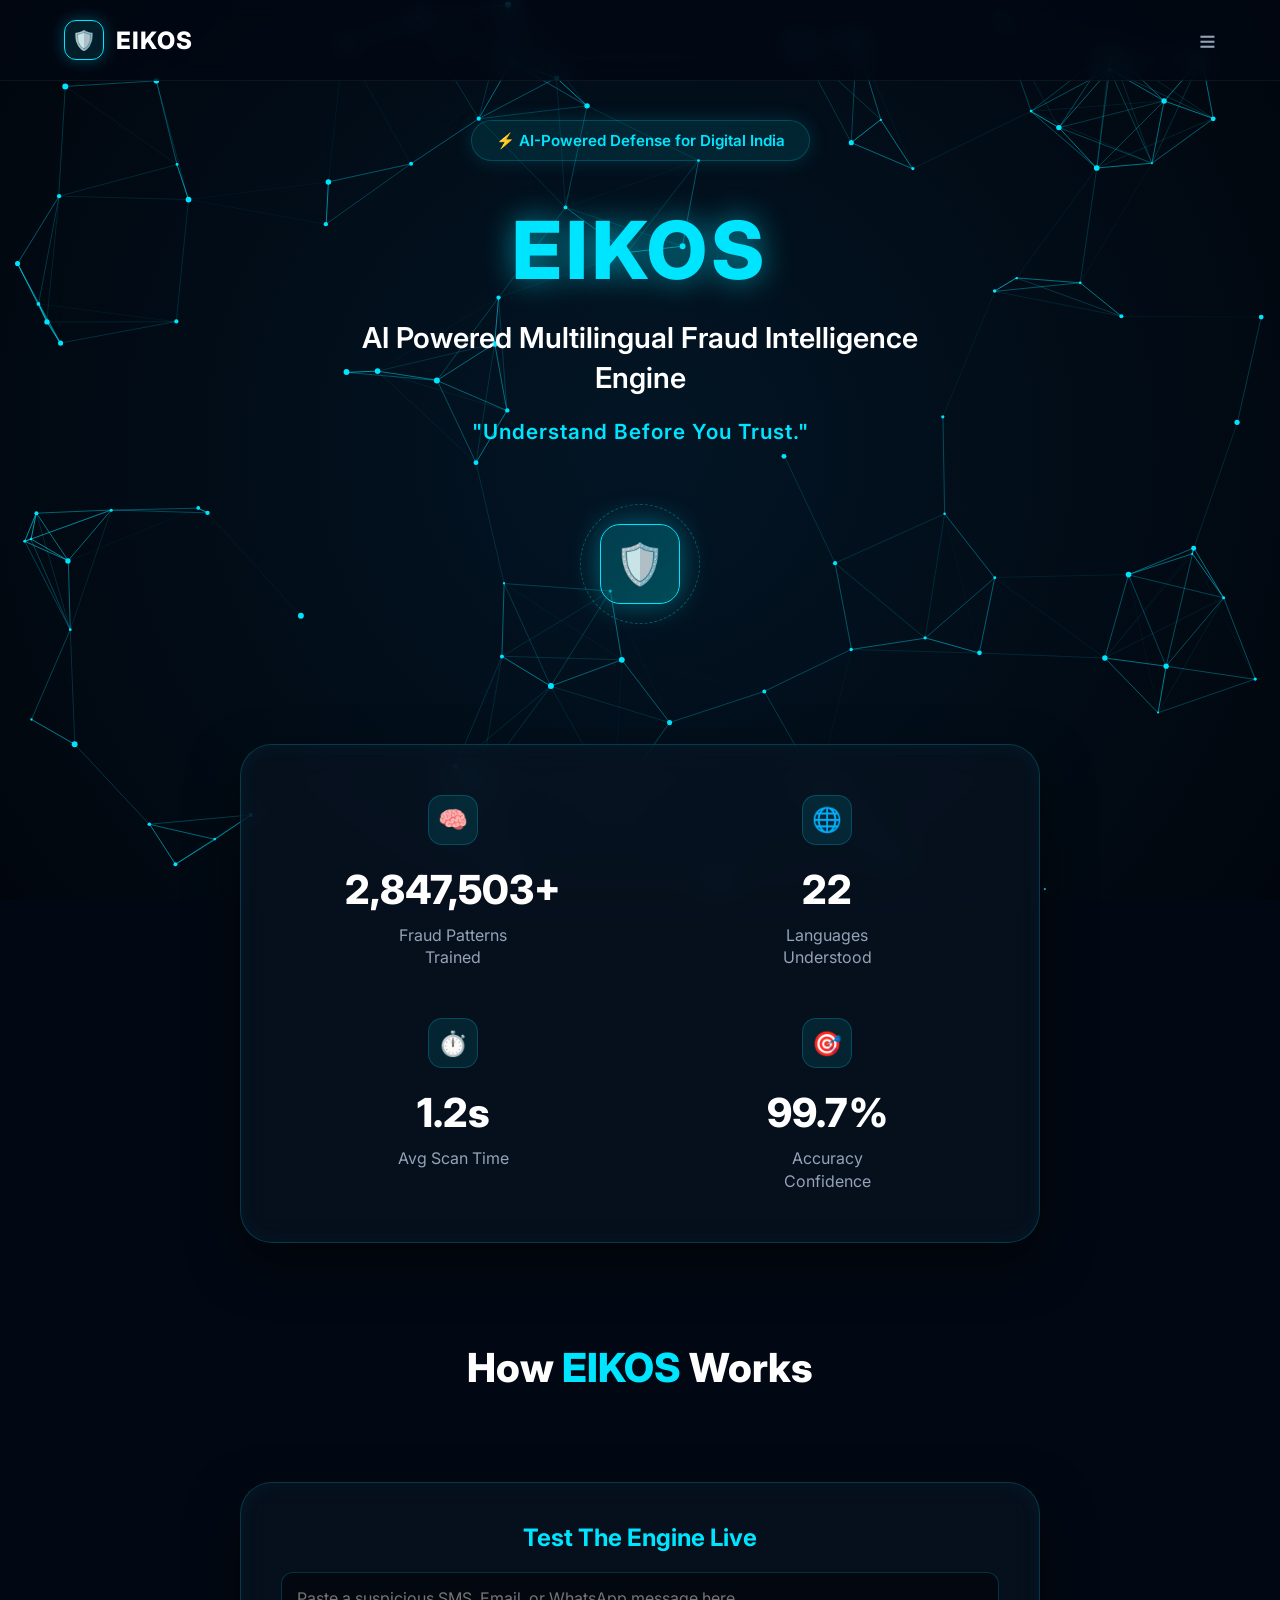
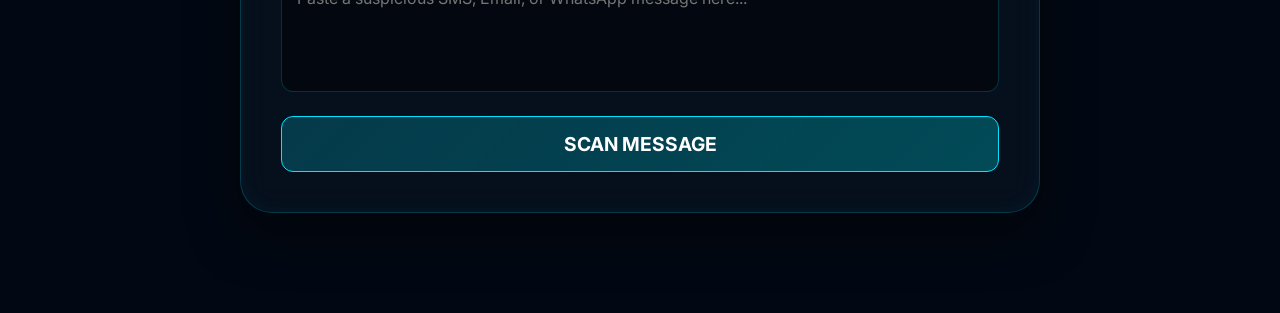
==== index.html @ 7f9fa0c3 "fix: resolve compilation error in MainActivity after UI overhaul" ====
<!DOCTYPE html>
<html lang="en">
<head>
    <meta charset="UTF-8">
    <meta name="viewport" content="width=device-width, initial-scale=1.0">
    <title>EIKOS | AI Fraud Intelligence</title>
    <link href="https://fonts.googleapis.com/css2?family=Inter:wght@400;600;800&display=swap" rel="stylesheet">
    <style>
        :root {
            --bg-dark: #020813;
            --cyan-glow: #00e5ff;
            --cyan-dark: #005a66;
            --text-main: #ffffff;
            --text-muted: #94a3b8;
            --glass-bg: rgba(10, 20, 35, 0.6);
            --glass-border: rgba(0, 229, 255, 0.2);
        }

        * {
            margin: 0;
            padding: 0;
            box-sizing: border-box;
            font-family: 'Inter', sans-serif;
        }

        body {
            background-color: var(--bg-dark);
            color: var(--text-main);
            overflow-x: hidden;
        }

        /* Canvas Background */
        #plexus-canvas {
            position: fixed;
            top: 0;
            left: 0;
            width: 100vw;
            height: 100vh;
            z-index: -1;
            background: radial-gradient(circle at 50% 50%, #031525 0%, #01060d 100%);
        }

        /* Navigation */
        nav {
            display: flex;
            justify-content: space-between;
            align-items: center;
            padding: 20px 5%;
            position: fixed;
            width: 100%;
            top: 0;
            z-index: 100;
            background: rgba(2, 8, 19, 0.7);
            backdrop-filter: blur(10px);
            border-bottom: 1px solid rgba(255,255,255,0.05);
        }

        .logo-container {
            display: flex;
            align-items: center;
            gap: 12px;
        }

        .logo-icon {
            width: 40px;
            height: 40px;
            background: rgba(0, 229, 255, 0.1);
            border: 1px solid var(--cyan-glow);
            border-radius: 12px;
            display: flex;
            justify-content: center;
            align-items: center;
            color: var(--cyan-glow);
            font-size: 1.2rem;
            box-shadow: 0 0 15px rgba(0, 229, 255, 0.3);
        }

        .logo-text {
            font-weight: 800;
            font-size: 1.5rem;
            letter-spacing: 1px;
            color: var(--text-main);
        }

        .hamburger {
            font-size: 1.8rem;
            color: var(--text-muted);
            cursor: pointer;
        }

        /* Hero Section */
        header {
            padding: 120px 5% 60px;
            text-align: center;
            display: flex;
            flex-direction: column;
            align-items: center;
            position: relative;
        }

        .pill-badge {
            background: rgba(0, 229, 255, 0.1);
            border: 1px solid var(--glass-border);
            color: var(--cyan-glow);
            padding: 10px 24px;
            border-radius: 30px;
            font-size: 0.95rem;
            font-weight: 600;
            display: inline-flex;
            align-items: center;
            gap: 8px;
            margin-bottom: 40px;
            box-shadow: 0 0 20px rgba(0, 229, 255, 0.15);
        }

        h1.hero-title {
            font-size: 5rem;
            font-weight: 800;
            color: var(--cyan-glow);
            letter-spacing: 4px;
            margin-bottom: 20px;
            text-shadow: 0 0 30px rgba(0, 229, 255, 0.6);
            text-transform: uppercase;
        }

        h2.hero-subtitle {
            font-size: 1.8rem;
            font-weight: 600;
            color: var(--text-main);
            margin-bottom: 20px;
            max-width: 600px;
            line-height: 1.4;
        }

        p.hero-tagline {
            font-size: 1.3rem;
            font-weight: 600;
            color: var(--cyan-glow);
            margin-bottom: 60px;
            letter-spacing: 1px;
        }

        .shield-button-container {
            position: relative;
            width: 120px;
            height: 120px;
            display: flex;
            justify-content: center;
            align-items: center;
            margin-bottom: 60px;
        }

        .shield-ring {
            position: absolute;
            width: 100%;
            height: 100%;
            border: 1px dashed rgba(0, 229, 255, 0.3);
            border-radius: 50%;
            animation: spin 10s linear infinite;
        }

        .shield-button {
            width: 80px;
            height: 80px;
            background: linear-gradient(135deg, rgba(0, 229, 255, 0.2), rgba(0, 90, 102, 0.8));
            border: 1px solid var(--cyan-glow);
            border-radius: 20px;
            display: flex;
            justify-content: center;
            align-items: center;
            color: var(--cyan-glow);
            font-size: 2.5rem;
            box-shadow: 0 0 30px rgba(0, 229, 255, 0.4);
            cursor: pointer;
            transition: transform 0.3s ease;
        }

        .shield-button:hover {
            transform: scale(1.05);
            box-shadow: 0 0 40px rgba(0, 229, 255, 0.6);
        }

        @keyframes spin { 100% { transform: rotate(360deg); } }

        /* Stats Glass Panel */
        .stats-container {
            max-width: 800px;
            margin: 0 auto 100px;
            background: var(--glass-bg);
            backdrop-filter: blur(16px);
            -webkit-backdrop-filter: blur(16px);
            border: 1px solid var(--glass-border);
            border-radius: 32px;
            padding: 50px;
            box-shadow: 0 20px 50px rgba(0, 0, 0, 0.5), inset 0 0 20px rgba(0, 229, 255, 0.05);
        }

        .stats-grid {
            display: grid;
            grid-template-columns: 1fr 1fr;
            gap: 50px;
            text-align: center;
        }

        .stat-item {
            display: flex;
            flex-direction: column;
            align-items: center;
        }

        .stat-icon {
            width: 50px;
            height: 50px;
            background: rgba(0, 229, 255, 0.1);
            border: 1px solid var(--glass-border);
            border-radius: 14px;
            display: flex;
            justify-content: center;
            align-items: center;
            color: var(--cyan-glow);
            font-size: 1.5rem;
            margin-bottom: 20px;
        }

        .stat-value {
            font-size: 2.5rem;
            font-weight: 800;
            color: var(--text-main);
            margin-bottom: 10px;
        }

        .stat-title {
            font-size: 1rem;
            color: var(--text-muted);
            line-height: 1.4;
        }

        /* How it works section start */
        .section-title {
            font-size: 2.5rem;
            font-weight: 800;
            text-align: center;
            margin-bottom: 40px;
        }
        .section-title span { color: var(--cyan-glow); }

        @media (max-width: 768px) {
            h1.hero-title { font-size: 3rem; }
            h2.hero-subtitle { font-size: 1.4rem; }
            .stats-grid { grid-template-columns: 1fr; gap: 40px; }
        }
    </style>
</head>
<body>
    <!-- Plexus Network Background -->
    <canvas id="plexus-canvas"></canvas>

    <nav>
        <div class="logo-container">
            <div class="logo-icon">🛡️</div>
            <div class="logo-text">EIKOS</div>
        </div>
        <div class="hamburger">≡</div>
    </nav>

    <header>
        <div class="pill-badge">⚡ AI-Powered Defense for Digital India</div>
        <h1 class="hero-title">EIKOS</h1>
        <h2 class="hero-subtitle">AI Powered Multilingual Fraud Intelligence Engine</h2>
        <p class="hero-tagline">"Understand Before You Trust."</p>

        <div class="shield-button-container">
            <div class="shield-ring"></div>
            <div class="shield-button">🛡️</div>
        </div>
    </header>

    <section class="stats-container">
        <div class="stats-grid">
            <div class="stat-item">
                <div class="stat-icon">🧠</div>
                <div class="stat-value">2,847,503+</div>
                <div class="stat-title">Fraud Patterns<br>Trained</div>
            </div>
            <div class="stat-item">
                <div class="stat-icon">🌐</div>
                <div class="stat-value">22</div>
                <div class="stat-title">Languages<br>Understood</div>
            </div>
            <div class="stat-item">
                <div class="stat-icon">⏱️</div>
                <div class="stat-value">1.2s</div>
                <div class="stat-title">Avg Scan Time</div>
            </div>
            <div class="stat-item">
                <div class="stat-icon">🎯</div>
                <div class="stat-value">99.7%</div>
                <div class="stat-title">Accuracy<br>Confidence</div>
            </div>
        </div>
    </section>

    <section style="text-align: center; padding-bottom: 50px;">
        <h2 class="section-title">How <span>EIKOS</span> Works</h2>
    </section>

    <!-- Scanner Section (Restored from previous functionality) -->
    <section class="stats-container" style="margin-top: 0; padding: 40px;">
        <h3 style="color: var(--cyan-glow); font-size: 1.5rem; margin-bottom: 20px; text-align: center;">Test The Engine Live</h3>
        <textarea id="scanInput" placeholder="Paste a suspicious SMS, Email, or WhatsApp message here..." 
            style="width: 100%; height: 120px; background: rgba(0,0,0,0.4); border: 1px solid var(--glass-border); color: white; padding: 15px; border-radius: 12px; font-size: 1rem; margin-bottom: 20px; resize: none;"></textarea>
        
        <button onclick="scanText()" style="width: 100%; background: linear-gradient(135deg, rgba(0, 229, 255, 0.2), rgba(0, 90, 102, 0.8)); border: 1px solid var(--cyan-glow); color: var(--text-main); font-size: 1.2rem; font-weight: bold; padding: 15px; border-radius: 12px; cursor: pointer; transition: 0.3s;">
            SCAN MESSAGE
        </button>

        <div id="scanResult" style="display: none; margin-top: 30px; padding: 20px; border-radius: 12px; background: rgba(255,42,95,0.1); border: 1px solid var(--neon-crimson); text-align: left;">
            <div id="resTitle" style="font-size: 1.4rem; font-weight: bold; color: var(--neon-crimson); margin-bottom: 10px;"></div>
            <div id="resReasons" style="color: var(--text-main); font-family: monospace; font-size: 0.9rem; line-height: 1.6;"></div>
        </div>
    </section>

    <script>
        // Scanner Logic
        function scanText() {
            const text = document.getElementById("scanInput").value;
            const resDiv = document.getElementById("scanResult");
            const resTitle = document.getElementById("resTitle");
            const resReasons = document.getElementById("resReasons");

            if (!text.trim()) {
                alert("Please enter some text to scan.");
                return;
            }

            resDiv.style.display = "block";
            resTitle.style.color = "var(--text-muted)";
            resTitle.innerText = "Analyzing neural patterns...";
            resReasons.innerHTML = "";

            let lang = "EN";
            if (/[\u0C80-\u0CFF]/.test(text)) lang = "KN";
            else if (/[\u0900-\u097F]/.test(text)) lang = "HI";

            setTimeout(() => {
                let verdict = "✅ SAFE - NO THREATS DETECTED";
                let verdictColor = "var(--neon-blue)";
                let bgStyle = "rgba(0, 229, 255, 0.1)";
                let borderStyle = "1px solid var(--cyan-glow)";
                
                let reasonsHtml = "> Analysis Complete<br>> No heuristic matches found.";

                // Simplified trigger detection for demo
                const isThreat = text.toLowerCase().includes("kyc") || text.toLowerCase().includes("bank") || 
                               text.toLowerCase().includes("block") || text.includes("ಗ್ರಾಹಕರೆ") || text.includes("ಖಾತೆ");

                if (isThreat) {
                    let translatedVerdict = "⚠️ SUSPICIOUS - PROCEED WITH CAUTION";
                    if (lang === "KN") translatedVerdict = "⚠️ ಅನುಮಾನಾಸ್ಪದ - ಎಚ್ಚರಿಕೆಯಿಂದ ಮುಂದುವರಿಯಿರಿ";
                    if (lang === "HI") translatedVerdict = "⚠️ संदिग्ध - सावधानी से आगे बढ़ें";
                    
                    verdict = translatedVerdict;
                    verdictColor = "var(--neon-crimson)";
                    bgStyle = "rgba(255, 42, 95, 0.1)";
                    borderStyle = "1px solid var(--neon-crimson)";
                    
                    reasonsHtml = "Confidence: 85%<br><br>> Subject Detected: KYC / BANKING<br>> Intent Match: INTIMIDATION / THREAT";
                }

                resDiv.style.background = bgStyle;
                resDiv.style.border = borderStyle;
                resTitle.style.color = verdictColor;
                resTitle.innerText = verdict;
                resReasons.innerHTML = reasonsHtml;
            }, 800);
        }

        // Cyan Plexus Network Background
        const canvas = document.getElementById('plexus-canvas');
        const ctx = canvas.getContext('2d');
        let width, height;
        let particles = [];

        function resize() {
            width = canvas.width = window.innerWidth;
            height = canvas.height = window.innerHeight;
        }
        window.addEventListener('resize', resize);
        resize();

        class Particle {
            constructor() {
                this.x = Math.random() * width;
                this.y = Math.random() * height;
                this.vx = (Math.random() - 0.5) * 0.8;
                this.vy = (Math.random() - 0.5) * 0.8;
                this.size = Math.random() * 2 + 1;
            }
            update() {
                this.x += this.vx;
                this.y += this.vy;
                if (this.x < 0 || this.x > width) this.vx *= -1;
                if (this.y < 0 || this.y > height) this.vy *= -1;
            }
            draw() {
                ctx.beginPath();
                ctx.arc(this.x, this.y, this.size, 0, Math.PI * 2);
                ctx.fillStyle = '#00e5ff';
                ctx.fill();
            }
        }

        // Create particles
        const particleCount = Math.min(100, window.innerWidth / 10);
        for (let i = 0; i < particleCount; i++) {
            particles.push(new Particle());
        }

        function animate() {
            ctx.clearRect(0, 0, width, height);
            
            for (let i = 0; i < particles.length; i++) {
                particles[i].update();
                particles[i].draw();
                
                // Draw connecting lines (plexus effect)
                for (let j = i; j < particles.length; j++) {
                    let dx = particles[i].x - particles[j].x;
                    let dy = particles[i].y - particles[j].y;
                    let dist = Math.sqrt(dx * dx + dy * dy);
                    
                    if (dist < 150) {
                        ctx.beginPath();
                        ctx.strokeStyle = '#00e5ff';
                        ctx.globalAlpha = 1 - (dist / 150);
                        ctx.lineWidth = 0.8;
                        ctx.moveTo(particles[i].x, particles[i].y);
                        ctx.lineTo(particles[j].x, particles[j].y);
                        ctx.stroke();
                        ctx.globalAlpha = 1;
                    }
                }
            }
            requestAnimationFrame(animate);
        }
        animate();
    </script>
</body>
</html>
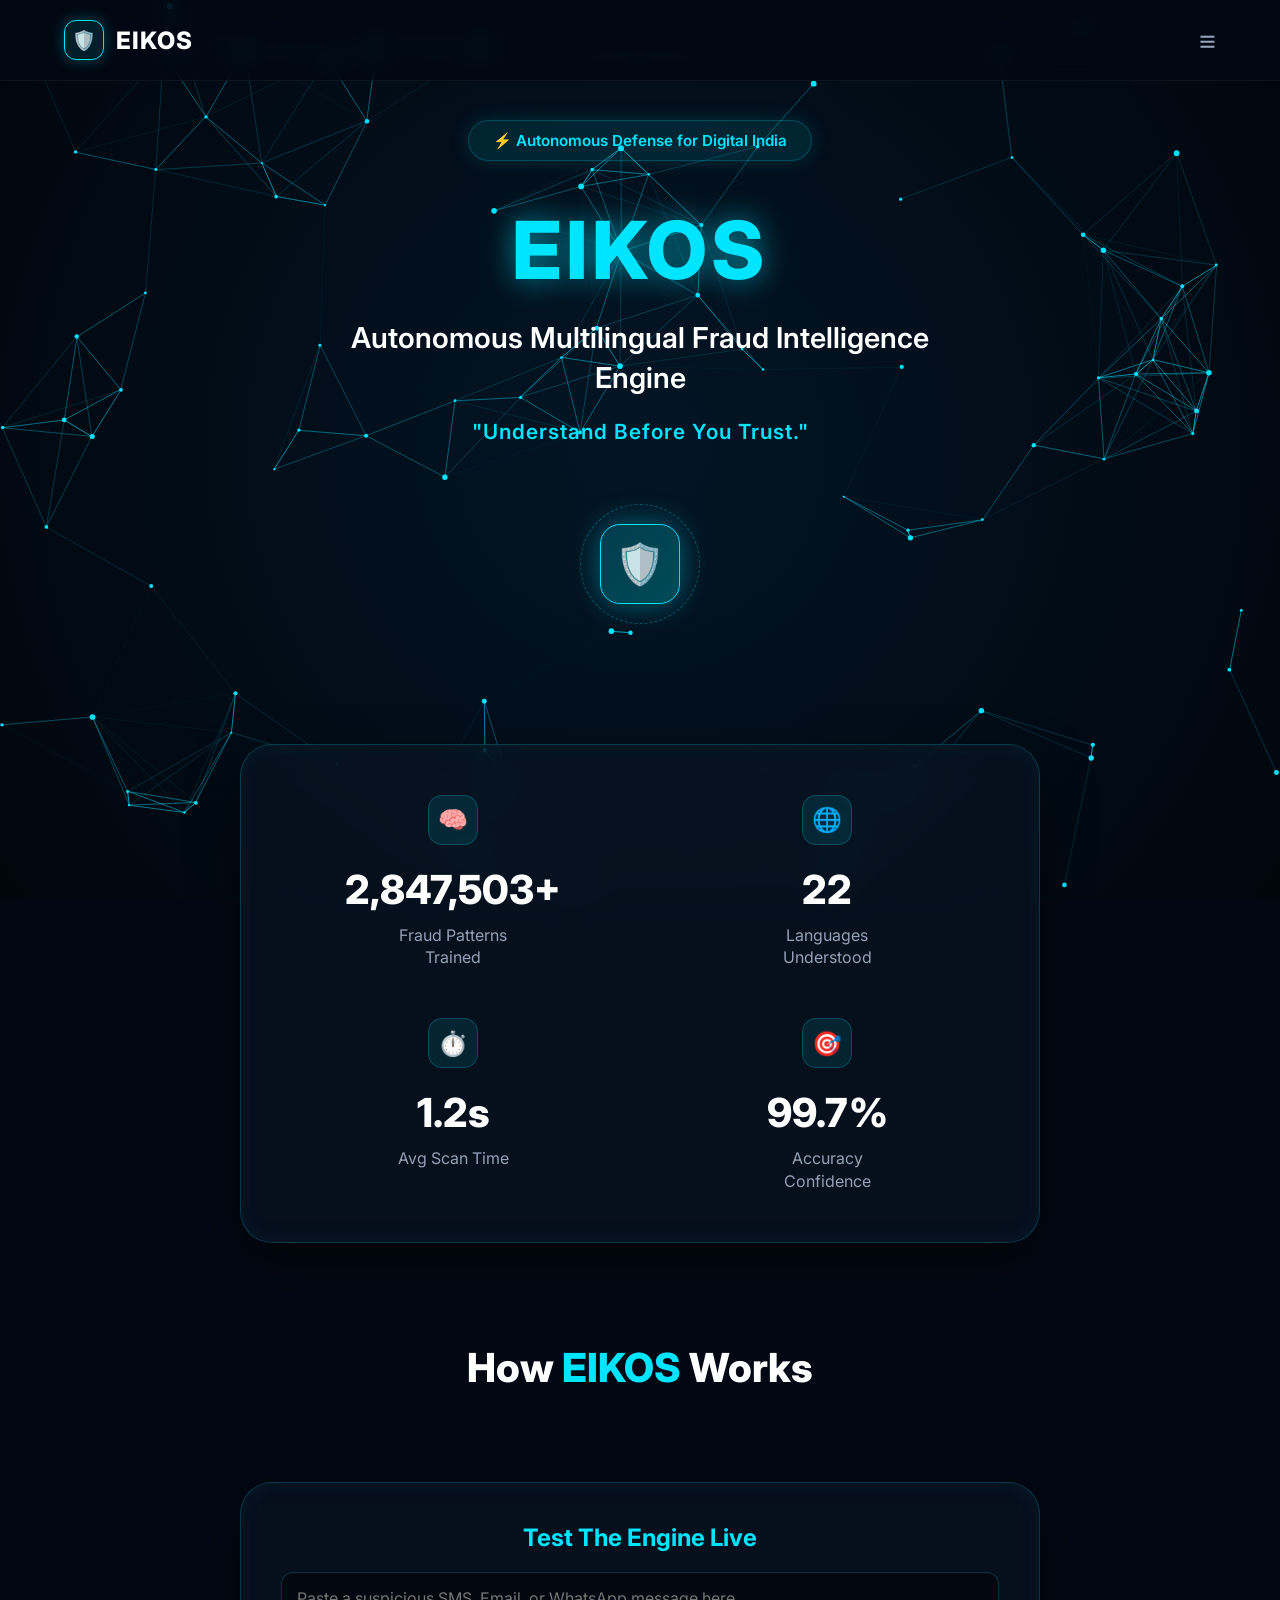
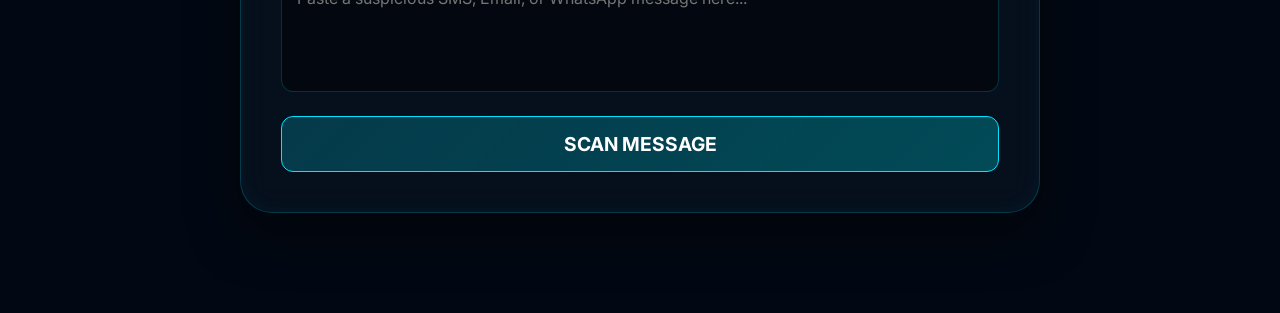
==== commit dea7a6a1: "fix: resolve compilation error in MainActivity after UI overhaul" ====
--- a/index.html
+++ b/index.html
@@ -3,7 +3,7 @@
 <head>
     <meta charset="UTF-8">
     <meta name="viewport" content="width=device-width, initial-scale=1.0">
-    <title>EIKOS | AI Fraud Intelligence</title>
+    <title>EIKOS | Autonomous Fraud Intelligence</title>
     <link href="https://fonts.googleapis.com/css2?family=Inter:wght@400;600;800&display=swap" rel="stylesheet">
     <style>
         :root {
@@ -264,9 +264,9 @@
     </nav>
 
     <header>
-        <div class="pill-badge">⚡ AI-Powered Defense for Digital India</div>
+        <div class="pill-badge">⚡ Autonomous Defense for Digital India</div>
         <h1 class="hero-title">EIKOS</h1>
-        <h2 class="hero-subtitle">AI Powered Multilingual Fraud Intelligence Engine</h2>
+        <h2 class="hero-subtitle">Autonomous Multilingual Fraud Intelligence Engine</h2>
         <p class="hero-tagline">"Understand Before You Trust."</p>
 
         <div class="shield-button-container">
